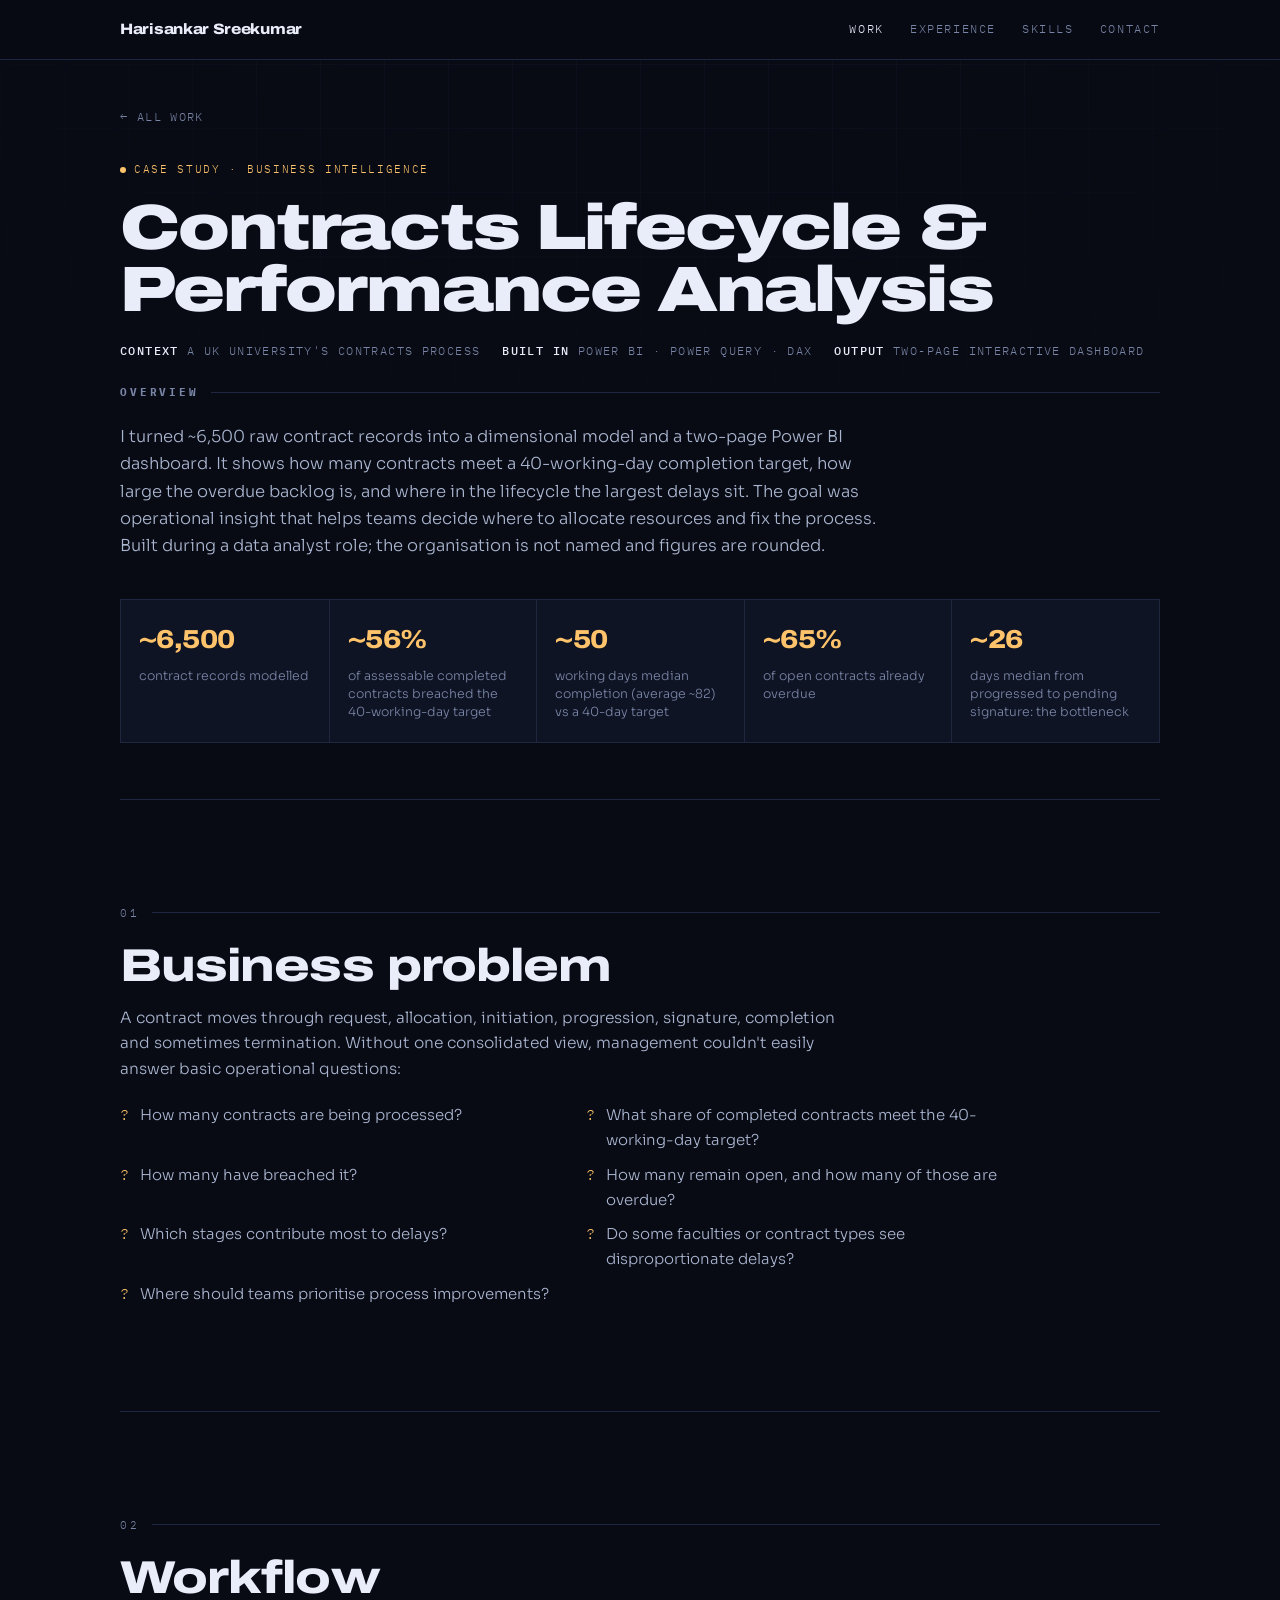
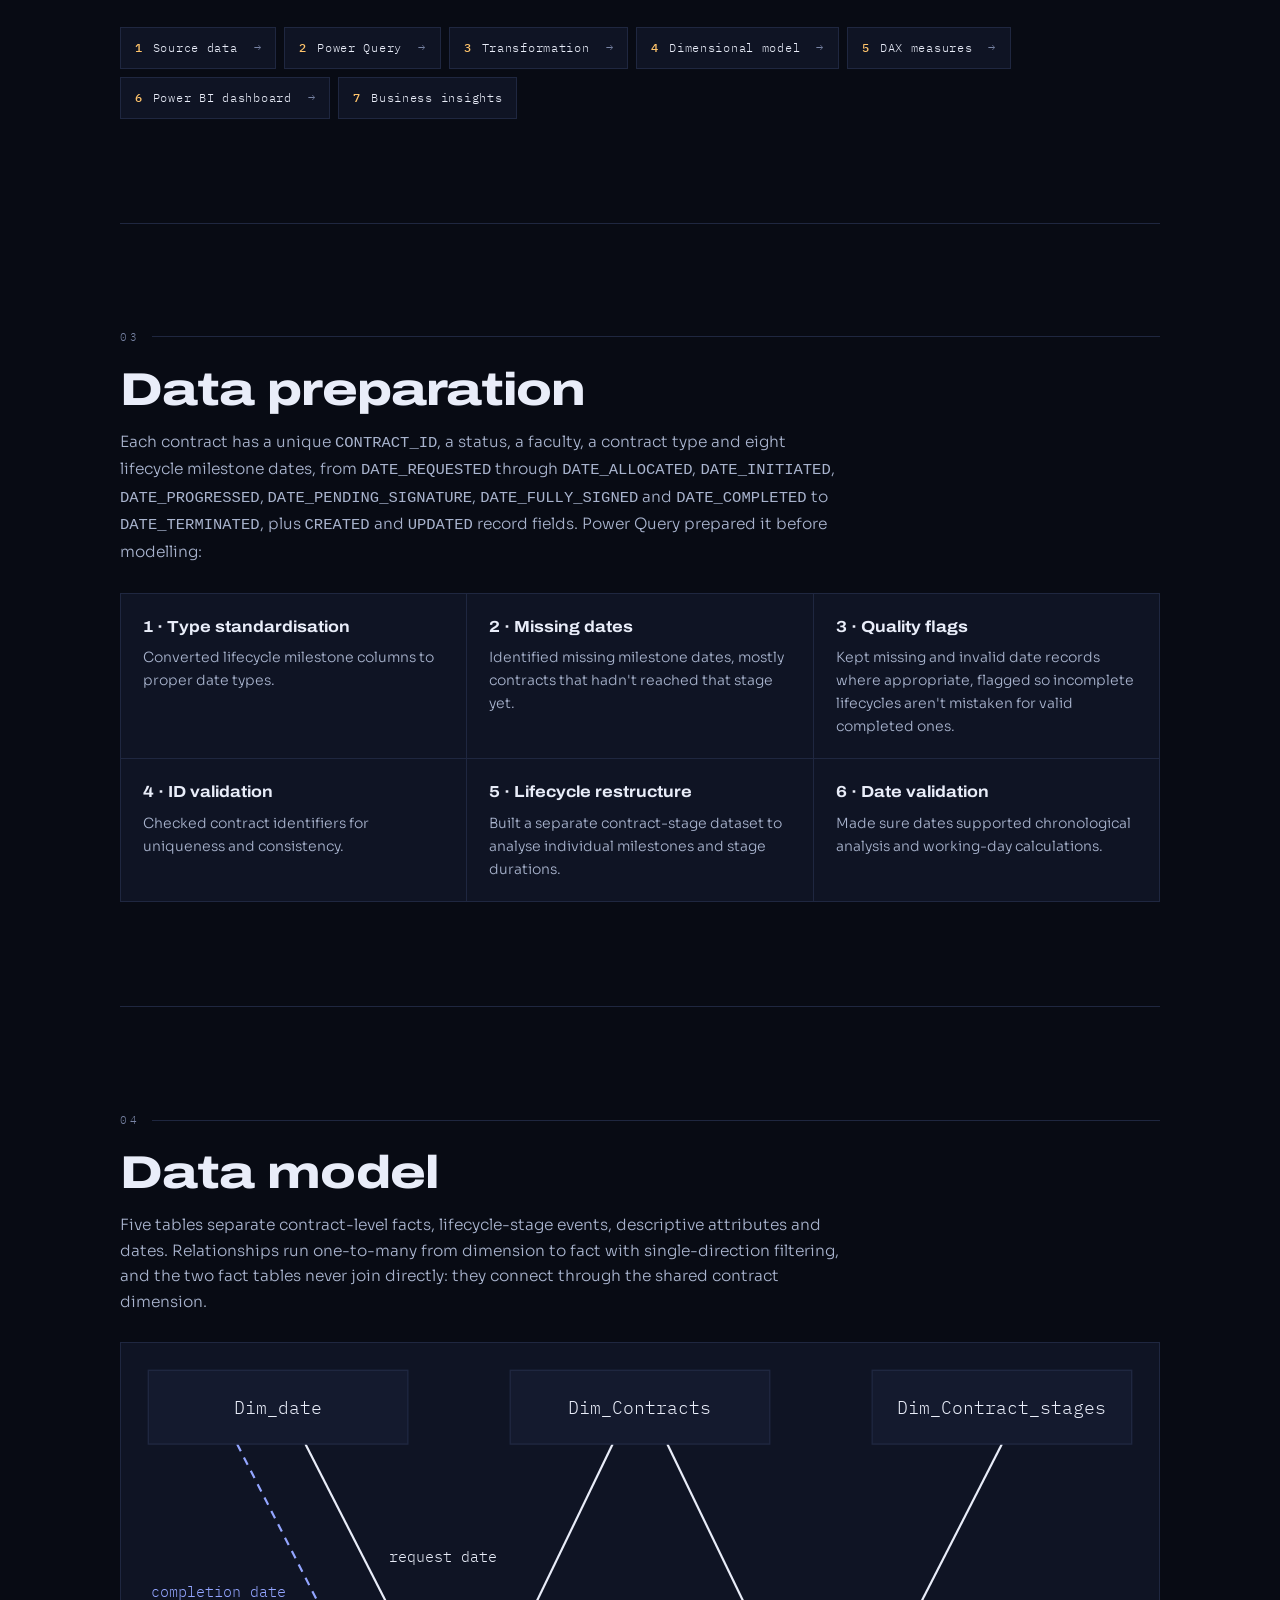
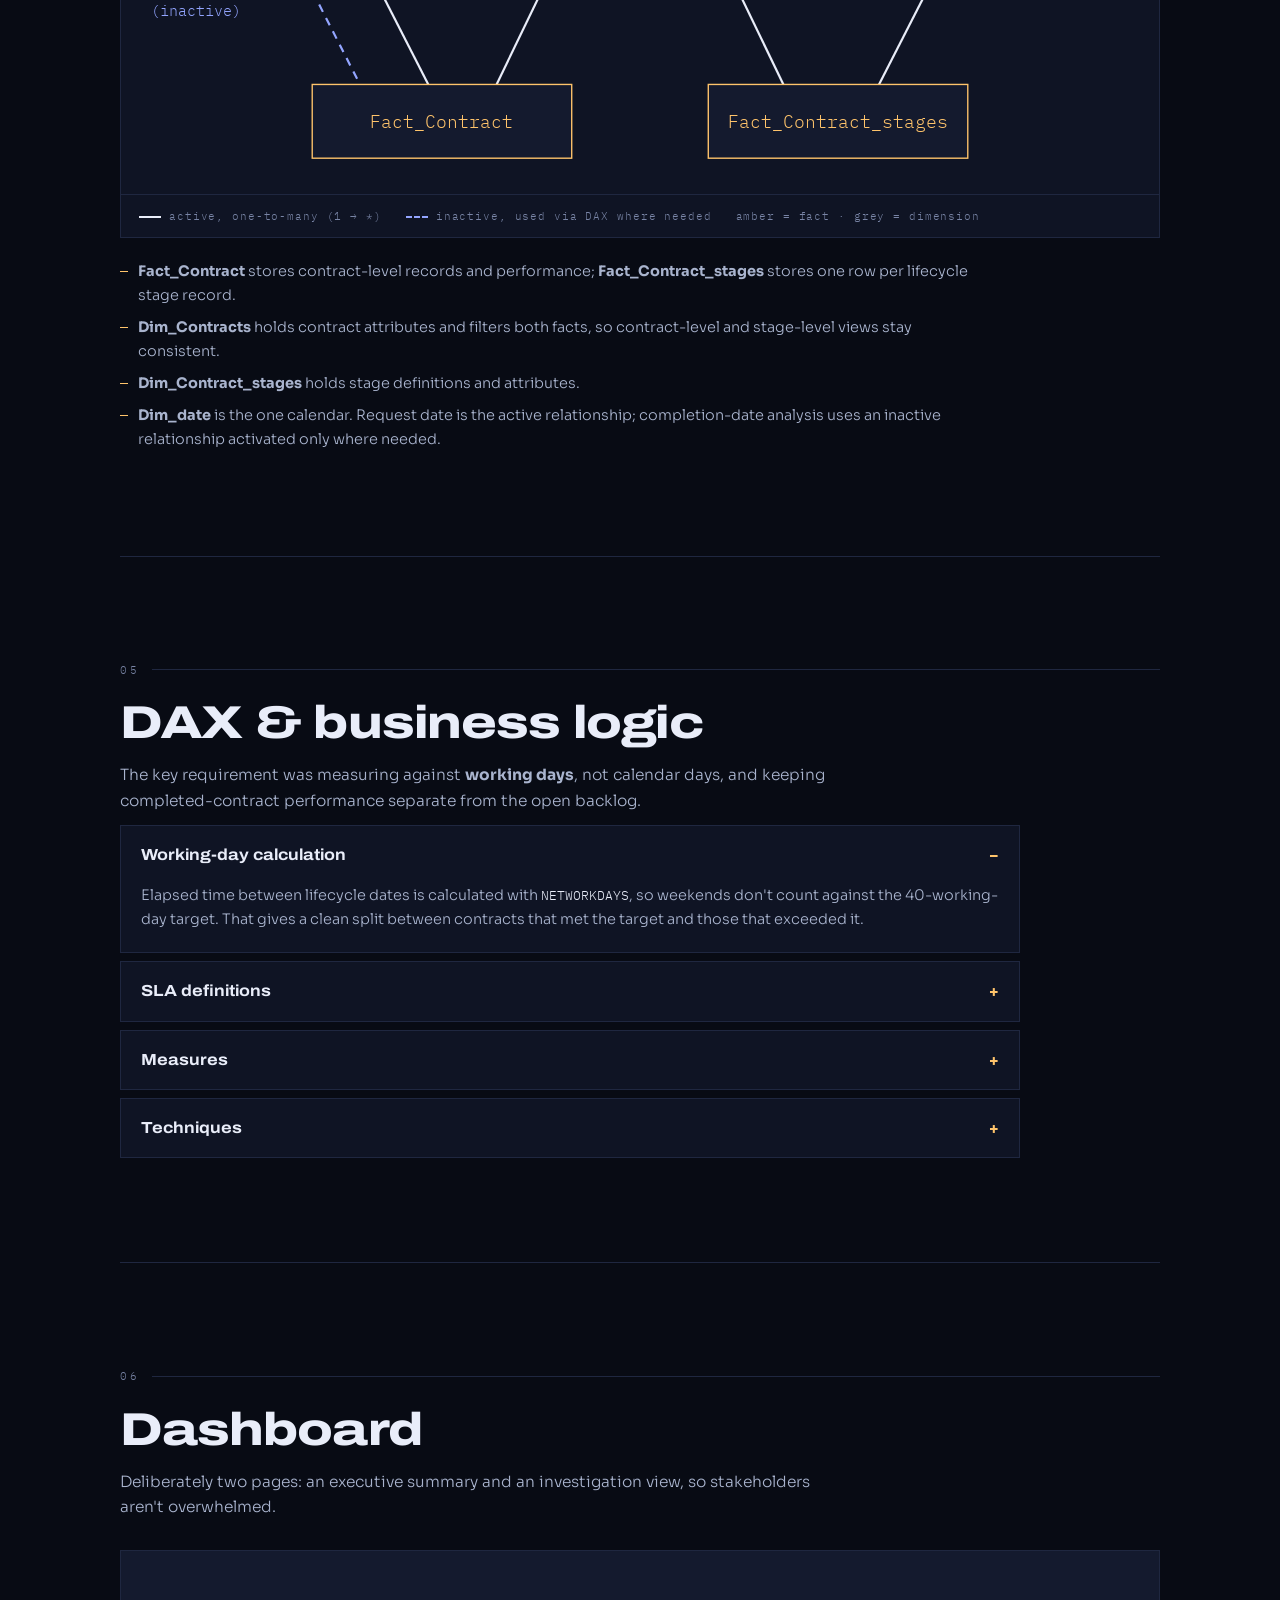
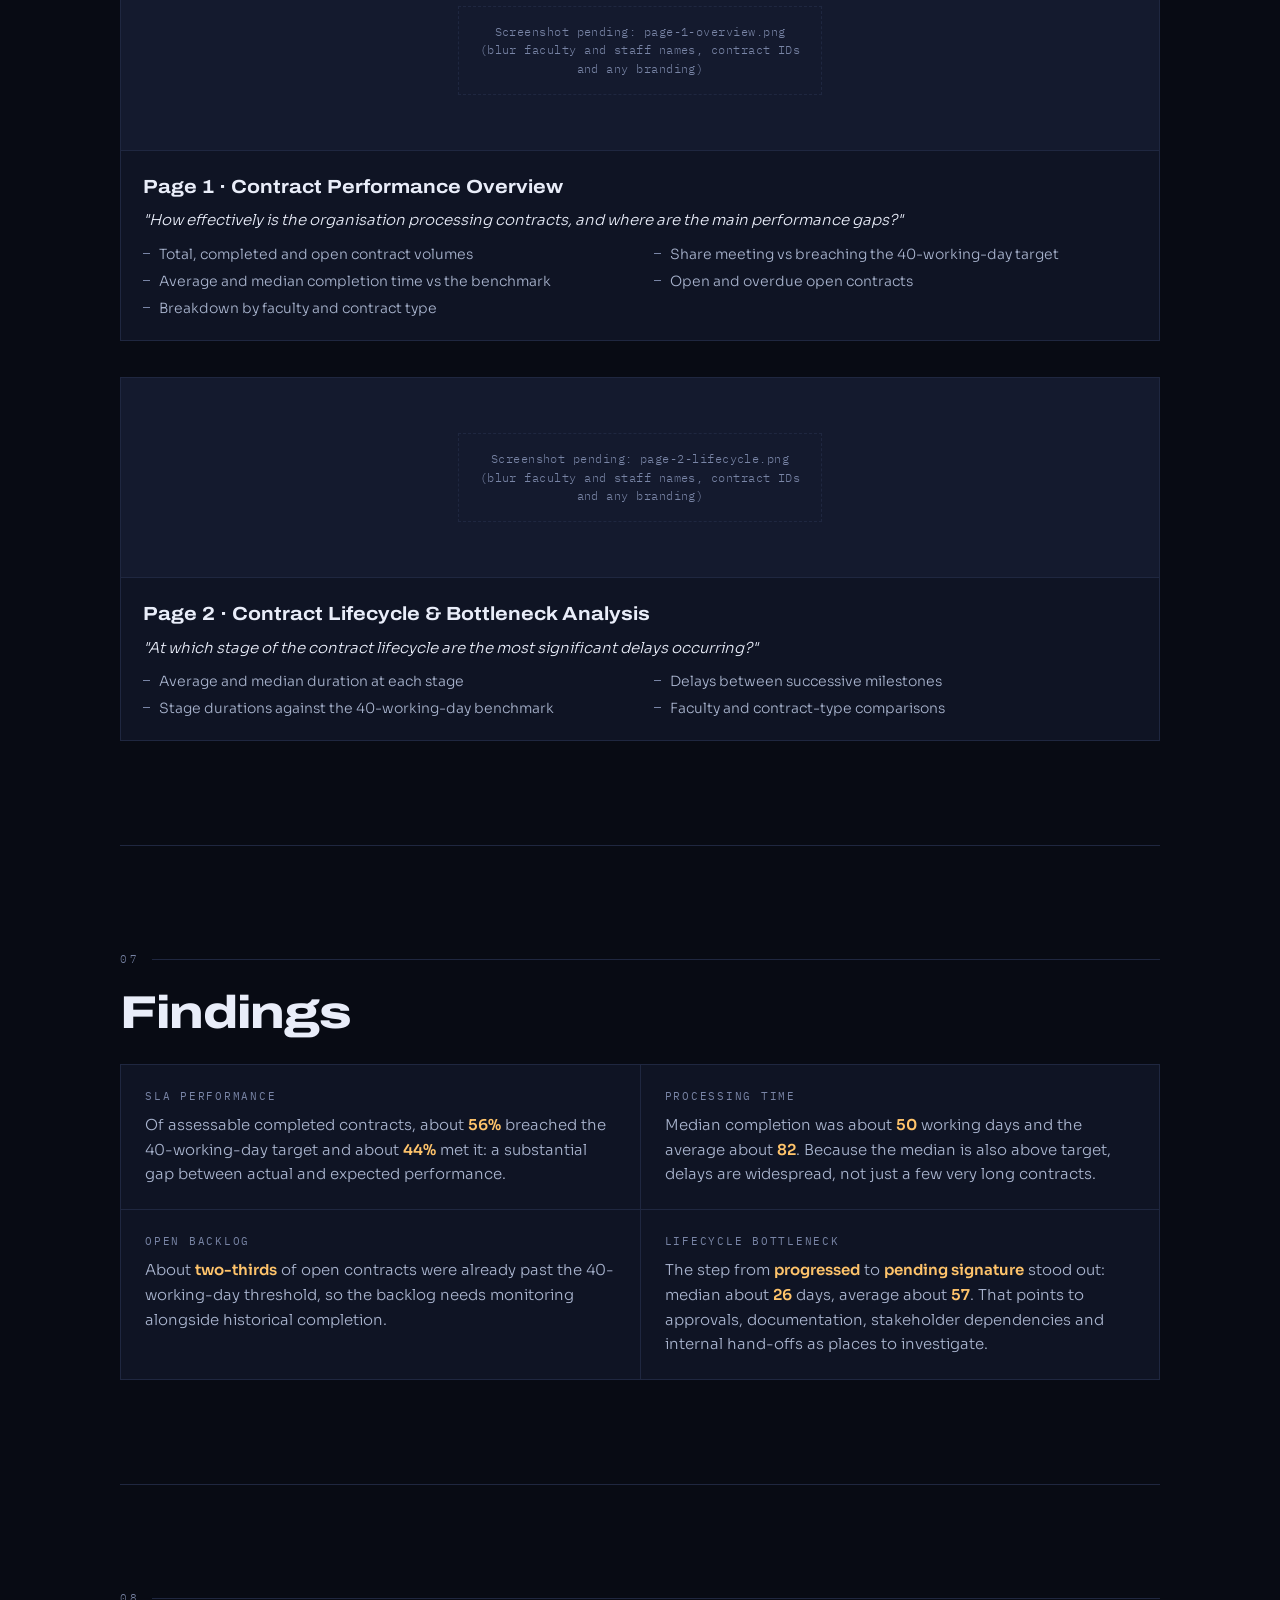
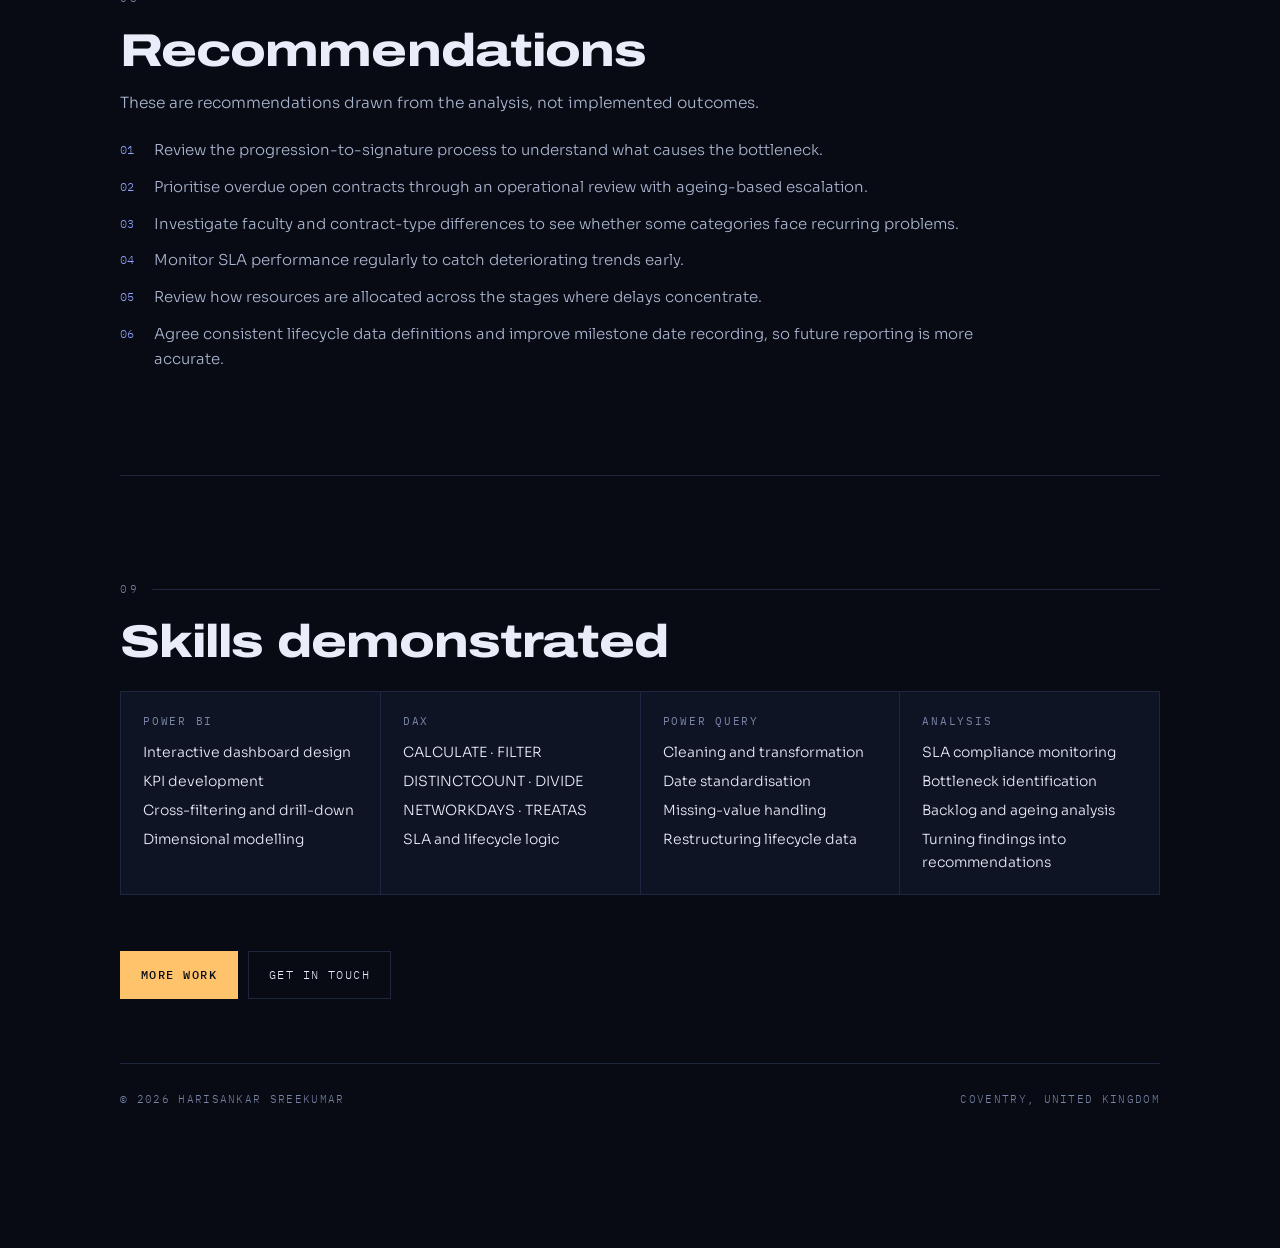
==== projects/contracts-lifecycle-dashboard/index.html @ 459f5fb5 "Rebuild portfolio as a Data / BI Analyst site - Shared stylesheet and plain top navigation; content " ====
<!DOCTYPE html>
<html lang="en">
<head>
<meta charset="utf-8">
<meta name="viewport" content="width=device-width, initial-scale=1">
<title>Contracts Lifecycle &amp; Performance Analysis · Harisankar Sreekumar</title>
<meta name="description" content="Power BI case study: modelling ~6,500 contract records to measure performance against a 40-working-day target, track the open backlog and find the lifecycle bottleneck.">
<meta property="og:title" content="Contracts Lifecycle &amp; Performance Analysis · Power BI case study">
<meta property="og:description" content="Dimensional model, DAX working-day SLA logic and a two-page Power BI dashboard on ~6,500 contract records.">
<meta property="og:type" content="article">
<meta property="og:url" content="https://harisankarsreekumar.github.io/projects/contracts-lifecycle-dashboard/">
<link rel="preconnect" href="https://fonts.googleapis.com">
<link rel="preconnect" href="https://fonts.gstatic.com" crossorigin>
<link href="https://fonts.googleapis.com/css2?family=Archivo:wdth,wght@62..125,400..900&family=IBM+Plex+Mono:wght@400;500&family=Sora:wght@200;300;400;600&display=swap" rel="stylesheet">
<link rel="stylesheet" href="../../assets/css/site.css">
<script src="../../assets/js/lightbox.js" defer></script>
<style>
.cs-hero{padding:48px 0 56px}
.back{display:flex;width:max-content;gap:8px;font-family:'IBM Plex Mono',monospace;font-size:11.5px;letter-spacing:.12em;text-transform:uppercase;color:var(--muted);text-decoration:none;margin-bottom:28px}
.back:hover{color:var(--observed)}
.cs-hero h1{font-size:clamp(34px,5vw,64px);font-weight:900;letter-spacing:-.03em;max-width:18ch;margin-bottom:20px}
.cs-meta{display:flex;flex-wrap:wrap;gap:8px 22px;font-family:'IBM Plex Mono',monospace;font-size:11.5px;letter-spacing:.12em;text-transform:uppercase;color:var(--muted);margin-bottom:22px}
.cs-meta b{color:var(--ink);font-weight:500}
.cs-intro{max-width:64ch;color:var(--body);font-size:16.5px}
.kpis{display:grid;grid-template-columns:repeat(5,1fr);margin-top:40px;border:1px solid var(--line);background:var(--panel)}
.kpis>div{padding:18px 18px 20px;border-left:1px solid var(--line)}
.kpis>div:first-child{border-left:none}
.kpis .v{font-family:'Archivo',sans-serif;font-stretch:112%;font-weight:800;font-size:26px;letter-spacing:-.02em;color:var(--observed)}
.kpis .k{font-size:12.5px;color:var(--muted);margin-top:6px;line-height:1.45}
.sec .body{color:var(--body);max-width:66ch;font-size:15.5px}
.sec .body p+p{margin-top:14px}
.qs{list-style:none;display:grid;grid-template-columns:repeat(2,1fr);gap:10px 32px;margin-top:22px;max-width:900px}
.qs li{color:var(--body);font-size:15px;padding-left:20px;position:relative}
.qs li::before{content:"?";position:absolute;left:0;top:0;font-family:'IBM Plex Mono',monospace;color:var(--observed)}
.flow{list-style:none;counter-reset:f;display:flex;flex-wrap:wrap;gap:8px;margin-top:26px}
.flow li{counter-increment:f;font-family:'IBM Plex Mono',monospace;font-size:12px;letter-spacing:.06em;border:1px solid var(--line);background:var(--panel);padding:10px 14px;display:flex;align-items:center;gap:10px}
.flow li::before{content:counter(f);color:var(--observed);font-weight:500}
.flow li:not(:last-child)::after{content:"→";color:var(--muted);margin-left:6px}
.prep{display:grid;grid-template-columns:repeat(3,1fr);gap:1px;background:var(--line);border:1px solid var(--line);margin-top:28px}
.prep div{background:var(--panel);padding:20px 22px}
.prep h3{font-family:'Archivo',sans-serif;font-stretch:112%;font-weight:700;font-size:16px;margin-bottom:6px}
.prep p{font-size:14px;color:var(--body)}
.model-wrap{margin-top:28px;border:1px solid var(--line);background:var(--panel);overflow-x:auto}
#model{display:block;min-width:640px;width:100%;height:auto}
#model text{font-family:'IBM Plex Mono',monospace}
.model-key{display:flex;flex-wrap:wrap;gap:8px 24px;padding:12px 18px;border-top:1px solid var(--line);font-family:'IBM Plex Mono',monospace;font-size:11px;letter-spacing:.08em;color:var(--muted)}
.model-key i{display:inline-block;width:22px;height:0;border-top:2px solid var(--ink);vertical-align:middle;margin-right:8px}
.model-key i.dash{border-top:2px dashed var(--predicted)}
.rels{list-style:none;margin-top:22px;display:grid;gap:8px;max-width:72ch}
.rels li{font-size:14.5px;color:var(--body);padding-left:18px;position:relative}
.rels li::before{content:"";position:absolute;left:0;top:11px;width:8px;height:1px;background:var(--observed)}
details{border:1px solid var(--line);background:var(--panel);margin-top:12px;max-width:900px}
details+details{margin-top:8px}
summary{cursor:pointer;padding:16px 20px;font-family:'Archivo',sans-serif;font-stretch:112%;font-weight:700;font-size:16px;list-style:none;display:flex;justify-content:space-between;gap:16px}
summary::-webkit-details-marker{display:none}
summary::after{content:"+";font-family:'IBM Plex Mono',monospace;color:var(--observed)}
details[open] summary::after{content:"−"}
details .d-body{padding:0 20px 20px;color:var(--body);font-size:14.5px}
details .d-body p+p,details .d-body p+ul,details .d-body ul+p{margin-top:10px}
details dl{display:grid;grid-template-columns:max-content 1fr;gap:8px 18px}
details dt{font-family:'IBM Plex Mono',monospace;font-size:12.5px;color:var(--observed)}
details .cols{display:grid;grid-template-columns:repeat(3,1fr);gap:18px}
details h4{font-family:'IBM Plex Mono',monospace;font-size:11px;letter-spacing:.16em;text-transform:uppercase;color:var(--muted);font-weight:400;margin-bottom:8px}
details ul{list-style:none;display:grid;gap:4px}
details code{font-family:'IBM Plex Mono',monospace;font-size:.9em;color:var(--ink)}
.shots{display:grid;gap:36px;margin-top:30px}
.shot{border:1px solid var(--line);background:var(--panel)}
.shot .frame{background:var(--panel-2);border-bottom:1px solid var(--line);min-height:200px;display:flex;align-items:center;justify-content:center}
.shot .frame img{display:block;width:100%;height:auto}
.shot .ph{display:none;font-family:'IBM Plex Mono',monospace;font-size:11.5px;letter-spacing:.04em;color:var(--muted);border:1px dashed var(--line);padding:16px 20px;margin:28px;max-width:52ch;text-align:center;line-height:1.6}
.enlarge{all:unset;display:block;width:100%;cursor:zoom-in}
.enlarge:focus-visible{outline:2px solid var(--predicted);outline-offset:-2px}
.lightbox{border:1px solid var(--line);background:var(--substrate);padding:0;max-width:96vw;max-height:94vh;margin:auto}
.lightbox::backdrop{background:rgba(4,6,12,.86)}
.lightbox img{display:block;max-width:96vw;max-height:calc(94vh - 44px);width:auto;height:auto}
.lb-close{display:block;margin-left:auto;background:none;border:none;border-bottom:1px solid var(--line);width:100%;text-align:right;padding:12px 16px;font-family:'IBM Plex Mono',monospace;font-size:11.5px;letter-spacing:.12em;text-transform:uppercase;color:var(--ink);cursor:pointer}
.shot.pending .ph{display:block}
.shot figcaption{padding:20px 22px}
.shot h3{font-family:'Archivo',sans-serif;font-stretch:112%;font-weight:700;font-size:19px;margin-bottom:6px}
.shot .q{font-style:italic;color:var(--ink);margin-bottom:10px;font-size:15px}
.shot ul{list-style:none;display:grid;grid-template-columns:repeat(2,1fr);gap:4px 28px}
.shot li{font-size:14px;color:var(--body);padding-left:16px;position:relative}
.shot li::before{content:"";position:absolute;left:0;top:10px;width:7px;height:1px;background:var(--muted)}
.find{display:grid;grid-template-columns:repeat(2,1fr);gap:1px;background:var(--line);border:1px solid var(--line);margin-top:28px}
.find div{background:var(--panel);padding:22px 24px}
.find h3{font-family:'IBM Plex Mono',monospace;font-size:11px;letter-spacing:.16em;text-transform:uppercase;color:var(--muted);font-weight:400;margin-bottom:8px}
.find p{color:var(--body);font-size:15px}
.find b{color:var(--observed);font-weight:600}
.recs{counter-reset:r;list-style:none;display:grid;gap:12px;margin-top:22px;max-width:72ch}
.recs li{counter-increment:r;padding-left:34px;position:relative;color:var(--body);font-size:15px}
.recs li::before{content:counter(r,decimal-leading-zero);position:absolute;left:0;font-family:'IBM Plex Mono',monospace;font-size:12px;color:var(--predicted);top:2px}
.skillcols{display:grid;grid-template-columns:repeat(4,1fr);gap:1px;background:var(--line);border:1px solid var(--line);margin-top:26px}
.skillcols div{background:var(--panel);padding:20px 22px}
.skillcols h3{font-family:'IBM Plex Mono',monospace;font-size:11px;letter-spacing:.16em;text-transform:uppercase;color:var(--muted);font-weight:400;margin-bottom:10px}
.skillcols ul{list-style:none;display:grid;gap:6px;font-size:14px;color:var(--ink)}
.cs-end{display:flex;flex-wrap:wrap;gap:10px;margin:56px 0 64px}
@media(max-width:960px){.kpis{grid-template-columns:repeat(2,1fr)}.kpis>div{border-left:none;border-top:1px solid var(--line)}.kpis>div:nth-child(-n+2){border-top:none}.kpis>div:nth-child(even){border-left:1px solid var(--line)}
  .prep,.skillcols{grid-template-columns:repeat(2,1fr)}details .cols{grid-template-columns:1fr}}
@media(max-width:640px){.kpis,.prep,.skillcols,.find,.qs,.shot ul{grid-template-columns:1fr}.kpis>div{border-left:none!important;border-top:1px solid var(--line)}.kpis>div:first-child{border-top:none}
  details dl{grid-template-columns:1fr;gap:2px}details dd{margin-bottom:8px}.flow li:not(:last-child)::after{display:none}}
</style>
</head>
<body>

<header class="topnav">
  <div class="in-wrap">
    <a class="nm" href="../../index.html"><span class="full">Harisankar Sreekumar</span><span class="short">HS</span></a>
    <nav aria-label="Primary">
      <a href="../../index.html#work" aria-current="page">Work</a>
      <a href="../../index.html#experience">Experience</a>
      <a href="../../index.html#skills">Skills</a>
      <a href="../../index.html#contact">Contact</a>
    </nav>
  </div>
</header>

<div class="shell">
<main class="wrap">

  <section class="cs-hero" id="overview" aria-labelledby="t">
    <a class="back" data-back href="../../index.html">&larr; All work</a>
    <div class="flag obs"><i></i> Case study · Business intelligence</div>
    <h1 class="disp" id="t">Contracts Lifecycle &amp; Performance Analysis</h1>
    <div class="cs-meta"><span><b>Context</b> a UK university's contracts process</span><span><b>Built in</b> Power BI · Power Query · DAX</span><span><b>Output</b> two-page interactive dashboard</span></div>
    <h2 class="eyebrow">Overview</h2>
    <p class="cs-intro">I turned ~6,500 raw contract records into a dimensional model and a two-page Power BI dashboard. It shows how many contracts meet a 40-working-day completion target, how large the overdue backlog is, and where in the lifecycle the largest delays sit. The goal was operational insight that helps teams decide where to allocate resources and fix the process. Built during a data analyst role; the organisation is not named and figures are rounded.</p>

    <div class="kpis">
      <div data-kpi><div class="v">~6,500</div><div class="k">contract records modelled</div></div>
      <div data-kpi><div class="v">~56%</div><div class="k">of assessable completed contracts breached the 40-working-day target</div></div>
      <div data-kpi><div class="v">~50</div><div class="k">working days median completion (average ~82) vs a 40-day target</div></div>
      <div data-kpi><div class="v">~65%</div><div class="k">of open contracts already overdue</div></div>
      <div data-kpi><div class="v">~26</div><div class="k">days median from progressed to pending signature: the bottleneck</div></div>
    </div>
  </section>

  <section class="sec rv" id="problem">
    <div class="eyebrow">01</div>
    <h2 class="disp">Business problem</h2>
    <div class="body"><p>A contract moves through request, allocation, initiation, progression, signature, completion and sometimes termination. Without one consolidated view, management couldn't easily answer basic operational questions:</p></div>
    <ul class="qs">
      <li>How many contracts are being processed?</li>
      <li>What share of completed contracts meet the 40-working-day target?</li>
      <li>How many have breached it?</li>
      <li>How many remain open, and how many of those are overdue?</li>
      <li>Which stages contribute most to delays?</li>
      <li>Do some faculties or contract types see disproportionate delays?</li>
      <li>Where should teams prioritise process improvements?</li>
    </ul>
  </section>

  <section class="sec rv" id="workflow">
    <div class="eyebrow">02</div>
    <h2 class="disp">Workflow</h2>
    <ol class="flow">
      <li>Source data</li><li>Power Query</li><li>Transformation</li><li>Dimensional model</li><li>DAX measures</li><li>Power BI dashboard</li><li>Business insights</li>
    </ol>
  </section>

  <section class="sec rv" id="prep">
    <div class="eyebrow">03</div>
    <h2 class="disp">Data preparation</h2>
    <div class="body"><p>Each contract has a unique <code>CONTRACT_ID</code>, a status, a faculty, a contract type and eight lifecycle milestone dates, from <code>DATE_REQUESTED</code> through <code>DATE_ALLOCATED</code>, <code>DATE_INITIATED</code>, <code>DATE_PROGRESSED</code>, <code>DATE_PENDING_SIGNATURE</code>, <code>DATE_FULLY_SIGNED</code> and <code>DATE_COMPLETED</code> to <code>DATE_TERMINATED</code>, plus <code>CREATED</code> and <code>UPDATED</code> record fields. Power Query prepared it before modelling:</p></div>
    <div class="prep">
      <div><h3>1 · Type standardisation</h3><p>Converted lifecycle milestone columns to proper date types.</p></div>
      <div><h3>2 · Missing dates</h3><p>Identified missing milestone dates, mostly contracts that hadn't reached that stage yet.</p></div>
      <div><h3>3 · Quality flags</h3><p>Kept missing and invalid date records where appropriate, flagged so incomplete lifecycles aren't mistaken for valid completed ones.</p></div>
      <div><h3>4 · ID validation</h3><p>Checked contract identifiers for uniqueness and consistency.</p></div>
      <div><h3>5 · Lifecycle restructure</h3><p>Built a separate contract-stage dataset to analyse individual milestones and stage durations.</p></div>
      <div><h3>6 · Date validation</h3><p>Made sure dates supported chronological analysis and working-day calculations.</p></div>
    </div>
  </section>

  <section class="sec rv" id="model-sec">
    <div class="eyebrow">04</div>
    <h2 class="disp">Data model</h2>
    <div class="body"><p>Five tables separate contract-level facts, lifecycle-stage events, descriptive attributes and dates. Relationships run one-to-many from dimension to fact with single-direction filtering, and the two fact tables never join directly: they connect through the shared contract dimension.</p></div>
    <div class="model-wrap">
      <svg id="model" viewBox="0 0 760 330" role="img"
        aria-label="Data model: Dim_date, Dim_Contracts and Dim_Contract_stages across the top; Fact_Contract and Fact_Contract_stages below. Dim_date to Fact_Contract has an active relationship on request date and an inactive one on completion date. Dim_Contracts relates to both facts. Dim_Contract_stages relates to Fact_Contract_stages. No fact-to-fact relationship.">
        <g stroke-width="1.6" fill="none">
          <line data-rel="active" data-from="Dim_date" data-to="Fact_Contract" x1="135" y1="74" x2="225" y2="250" stroke="var(--ink)"/>
          <line data-rel="inactive" data-from="Dim_date" data-to="Fact_Contract" x1="85" y1="74" x2="175" y2="250" stroke="var(--predicted)" stroke-dasharray="6 5"/>
          <line data-rel="active" data-from="Dim_Contracts" data-to="Fact_Contract" x1="360" y1="74" x2="275" y2="250" stroke="var(--ink)"/>
          <line data-rel="active" data-from="Dim_Contracts" data-to="Fact_Contract_stages" x1="400" y1="74" x2="485" y2="250" stroke="var(--ink)"/>
          <line data-rel="active" data-from="Dim_Contract_stages" data-to="Fact_Contract_stages" x1="645" y1="74" x2="555" y2="250" stroke="var(--ink)"/>
        </g>
        <g font-size="11" fill="var(--muted)">
          <text x="196" y="160" fill="var(--ink)">request date</text>
          <text x="22" y="186" fill="var(--predicted)">completion date</text>
          <text x="22" y="200" fill="var(--predicted)">(inactive)</text>
        </g>
        <g font-size="13" text-anchor="middle">
          <g data-table="Dim_date"><rect x="20" y="20" width="190" height="54" fill="var(--panel-2)" stroke="var(--line)"/><text x="115" y="52" fill="var(--ink)">Dim_date</text></g>
          <g data-table="Dim_Contracts"><rect x="285" y="20" width="190" height="54" fill="var(--panel-2)" stroke="var(--line)"/><text x="380" y="52" fill="var(--ink)">Dim_Contracts</text></g>
          <g data-table="Dim_Contract_stages"><rect x="550" y="20" width="190" height="54" fill="var(--panel-2)" stroke="var(--line)"/><text x="645" y="52" fill="var(--ink)">Dim_Contract_stages</text></g>
          <g data-table="Fact_Contract"><rect x="140" y="250" width="190" height="54" fill="var(--panel-2)" stroke="var(--observed)"/><text x="235" y="282" fill="var(--observed)">Fact_Contract</text></g>
          <g data-table="Fact_Contract_stages"><rect x="430" y="250" width="190" height="54" fill="var(--panel-2)" stroke="var(--observed)"/><text x="525" y="282" fill="var(--observed)">Fact_Contract_stages</text></g>
        </g>
      </svg>
      <div class="model-key"><span><i></i>active, one-to-many (1 → *)</span><span><i class="dash"></i>inactive, used via DAX where needed</span><span>amber = fact · grey = dimension</span></div>
    </div>
    <ul class="rels">
      <li><b>Fact_Contract</b> stores contract-level records and performance; <b>Fact_Contract_stages</b> stores one row per lifecycle stage record.</li>
      <li><b>Dim_Contracts</b> holds contract attributes and filters both facts, so contract-level and stage-level views stay consistent.</li>
      <li><b>Dim_Contract_stages</b> holds stage definitions and attributes.</li>
      <li><b>Dim_date</b> is the one calendar. Request date is the active relationship; completion-date analysis uses an inactive relationship activated only where needed.</li>
    </ul>
  </section>

  <section class="sec rv" id="dax">
    <div class="eyebrow">05</div>
    <h2 class="disp">DAX &amp; business logic</h2>
    <div class="body"><p>The key requirement was measuring against <b>working days</b>, not calendar days, and keeping completed-contract performance separate from the open backlog.</p></div>

    <details open>
      <summary>Working-day calculation</summary>
      <div class="d-body"><p>Elapsed time between lifecycle dates is calculated with <code>NETWORKDAYS</code>, so weekends don't count against the 40-working-day target. That gives a clean split between contracts that met the target and those that exceeded it.</p></div>
    </details>
    <details>
      <summary>SLA definitions</summary>
      <div class="d-body"><dl>
        <dt>Within Target</dt><dd>Completed contracts processed in 40 working days or fewer.</dd>
        <dt>Breached</dt><dd>Completed contracts processed in more than 40 working days.</dd>
        <dt>Open</dt><dd>Contracts not yet completed or terminated, according to the defined status logic.</dd>
        <dt>Overdue Open</dt><dd>Open contracts that have already passed the 40-working-day threshold.</dd>
      </dl></div>
    </details>
    <details>
      <summary>Measures</summary>
      <div class="d-body"><div class="cols">
        <div><h4>Contract performance</h4><ul><li>Total Contracts</li><li>Completed Contracts</li><li>Open Contracts</li><li>Breached Contracts</li><li>Contracts Within Target</li><li>Breach Percentage</li><li>Target Compliance Percentage</li><li>Average Completion Days</li></ul></div>
        <div><h4>Backlog monitoring</h4><ul><li>Open Contracts</li><li>Overdue Open Contracts</li><li>Open Contract Ageing</li></ul></div>
        <div><h4>Lifecycle analysis</h4><ul><li>Average Stage Duration</li><li>Median Stage Duration</li><li>Valid Stage Contracts</li><li>Stage-level performance against the 40-working-day target</li><li>Stage-level breach analysis</li></ul></div>
      </div></div>
    </details>
    <details>
      <summary>Techniques</summary>
      <div class="d-body"><p><code>CALCULATE</code>, <code>FILTER</code>, <code>DISTINCTCOUNT</code>, <code>DIVIDE</code> and conditional calculations for the core measures, with <code>TREATAS</code> to support the more complex stage-level analysis.</p></div>
    </details>
  </section>

  <section class="sec rv" id="dashboard">
    <div class="eyebrow">06</div>
    <h2 class="disp">Dashboard</h2>
    <div class="body"><p>Deliberately two pages: an executive summary and an investigation view, so stakeholders aren't overwhelmed.</p></div>
    <div class="shots">
      <figure class="shot" data-src="../../assets/img/contracts/page-1-overview.png">
        <div class="frame"><img src="../../assets/img/contracts/page-1-overview.png" alt="Page 1 · Contract Performance Overview (identifying details blurred)" onerror="this.closest('.shot').classList.add('pending');this.remove()"><p class="ph">Screenshot pending: page-1-overview.png<br>(blur faculty and staff names, contract IDs and any branding)</p></div>
        <figcaption>
          <h3>Page 1 · Contract Performance Overview</h3>
          <p class="q">"How effectively is the organisation processing contracts, and where are the main performance gaps?"</p>
          <ul><li>Total, completed and open contract volumes</li><li>Share meeting vs breaching the 40-working-day target</li><li>Average and median completion time vs the benchmark</li><li>Open and overdue open contracts</li><li>Breakdown by faculty and contract type</li></ul>
        </figcaption>
      </figure>
      <figure class="shot" data-src="../../assets/img/contracts/page-2-lifecycle.png">
        <div class="frame"><img src="../../assets/img/contracts/page-2-lifecycle.png" alt="Page 2 · Contract Lifecycle &amp; Bottleneck Analysis (identifying details blurred)" onerror="this.closest('.shot').classList.add('pending');this.remove()"><p class="ph">Screenshot pending: page-2-lifecycle.png<br>(blur faculty and staff names, contract IDs and any branding)</p></div>
        <figcaption>
          <h3>Page 2 · Contract Lifecycle &amp; Bottleneck Analysis</h3>
          <p class="q">"At which stage of the contract lifecycle are the most significant delays occurring?"</p>
          <ul><li>Average and median duration at each stage</li><li>Delays between successive milestones</li><li>Stage durations against the 40-working-day benchmark</li><li>Faculty and contract-type comparisons</li></ul>
        </figcaption>
      </figure>
    </div>
  </section>

  <section class="sec rv" id="findings">
    <div class="eyebrow">07</div>
    <h2 class="disp">Findings</h2>
    <div class="find">
      <div><h3>SLA performance</h3><p>Of assessable completed contracts, about <b>56%</b> breached the 40-working-day target and about <b>44%</b> met it: a substantial gap between actual and expected performance.</p></div>
      <div><h3>Processing time</h3><p>Median completion was about <b>50</b> working days and the average about <b>82</b>. Because the median is also above target, delays are widespread, not just a few very long contracts.</p></div>
      <div><h3>Open backlog</h3><p>About <b>two-thirds</b> of open contracts were already past the 40-working-day threshold, so the backlog needs monitoring alongside historical completion.</p></div>
      <div><h3>Lifecycle bottleneck</h3><p>The step from <b>progressed</b> to <b>pending signature</b> stood out: median about <b>26</b> days, average about <b>57</b>. That points to approvals, documentation, stakeholder dependencies and internal hand-offs as places to investigate.</p></div>
    </div>
  </section>

  <section class="sec rv" id="recommendations">
    <div class="eyebrow">08</div>
    <h2 class="disp">Recommendations</h2>
    <div class="body"><p>These are recommendations drawn from the analysis, not implemented outcomes.</p></div>
    <ol class="recs">
      <li>Review the progression-to-signature process to understand what causes the bottleneck.</li>
      <li>Prioritise overdue open contracts through an operational review with ageing-based escalation.</li>
      <li>Investigate faculty and contract-type differences to see whether some categories face recurring problems.</li>
      <li>Monitor SLA performance regularly to catch deteriorating trends early.</li>
      <li>Review how resources are allocated across the stages where delays concentrate.</li>
      <li>Agree consistent lifecycle data definitions and improve milestone date recording, so future reporting is more accurate.</li>
    </ol>
  </section>

  <section class="sec rv" id="skills">
    <div class="eyebrow">09</div>
    <h2 class="disp">Skills demonstrated</h2>
    <div class="skillcols">
      <div><h3>Power BI</h3><ul><li>Interactive dashboard design</li><li>KPI development</li><li>Cross-filtering and drill-down</li><li>Dimensional modelling</li></ul></div>
      <div><h3>DAX</h3><ul><li>CALCULATE · FILTER</li><li>DISTINCTCOUNT · DIVIDE</li><li>NETWORKDAYS · TREATAS</li><li>SLA and lifecycle logic</li></ul></div>
      <div><h3>Power Query</h3><ul><li>Cleaning and transformation</li><li>Date standardisation</li><li>Missing-value handling</li><li>Restructuring lifecycle data</li></ul></div>
      <div><h3>Analysis</h3><ul><li>SLA compliance monitoring</li><li>Bottleneck identification</li><li>Backlog and ageing analysis</li><li>Turning findings into recommendations</li></ul></div>
    </div>
    <div class="cs-end">
      <a class="btn solid" href="../../index.html#work">More work</a>
      <a class="btn" href="../../index.html#contact">Get in touch</a>
    </div>
    <footer class="foot"><span>&copy; 2026 Harisankar Sreekumar</span><span>Coventry, United Kingdom</span></footer>
  </section>

</main>
</div>

<script>
document.documentElement.classList.add('js');
(function(){
  /* screenshots: mark loaded ones (lightbox binds to these); failed ones already switched to the placeholder */
  document.querySelectorAll('.shot').forEach(function(fig){
    var img = fig.querySelector('.frame img'); if (!img) return;
    function ok(){ fig.classList.add('loaded'); fig.dispatchEvent(new Event('shot:loaded')); }
    if (img.complete && img.naturalWidth > 0) ok();
    else if (img.complete) { fig.classList.add('pending'); img.remove(); }
    else img.addEventListener('load', ok);
  });
  /* reveals */
  var io = new IntersectionObserver(function(es){
    es.forEach(function(e){ if(e.isIntersecting){ e.target.classList.add('in'); io.unobserve(e.target); } });
  },{threshold:.08});
  document.querySelectorAll('.rv').forEach(function(el){ io.observe(el); });
})();
</script>
</body>
</html>
---- assets/css/site.css ----
/* Shared design system: harisankarsreekumar.github.io
   Amber = observed / actual. Blue = predicted / target / in progress. */
:root{
  --substrate:#080B14;
  --panel:#0F1424;
  --panel-2:#141A2E;
  --line:#1F2740;
  --ink:#E9EDF9;
  --body:#A9B4CE;
  --muted:#7985A6;
  --observed:#FFC46B;
  --predicted:#93A5FF;
  --maxw:1120px;
  --nav-h:60px;
}
*{box-sizing:border-box;margin:0;padding:0}
html{scroll-behavior:smooth;scroll-padding-top:calc(var(--nav-h) + 16px)}
body{
  background:var(--substrate);color:var(--ink);
  font-family:'Sora',system-ui,sans-serif;font-weight:300;line-height:1.65;
  -webkit-font-smoothing:antialiased;overflow-x:hidden;
}
body::before{
  content:"";position:fixed;inset:0;pointer-events:none;z-index:0;
  background-image:linear-gradient(var(--line) 1px,transparent 1px),linear-gradient(90deg,var(--line) 1px,transparent 1px);
  background-size:64px 64px;opacity:.22;
  mask-image:radial-gradient(ellipse 90% 60% at 50% 0%,#000 20%,transparent 75%);
  -webkit-mask-image:radial-gradient(ellipse 90% 60% at 50% 0%,#000 20%,transparent 75%);
}
img,svg{max-width:100%}
a{color:inherit}
abbr[title]{text-decoration:underline dotted var(--muted);text-underline-offset:3px;cursor:help}
.mono{font-family:'IBM Plex Mono',monospace}
.disp{font-family:'Archivo',sans-serif;font-stretch:125%;line-height:.98;letter-spacing:-.02em}

/* ---------- top nav ---------- */
.topnav{
  position:sticky;top:0;z-index:50;height:var(--nav-h);
  border-bottom:1px solid var(--line);
  background:rgba(8,11,20,.86);backdrop-filter:blur(10px);-webkit-backdrop-filter:blur(10px);
}
.topnav .in-wrap{max-width:var(--maxw);margin:0 auto;padding:0 40px;height:100%;display:flex;align-items:center;justify-content:space-between;gap:20px}
.topnav .nm{font-family:'Archivo',sans-serif;font-stretch:112%;font-weight:800;font-size:15px;letter-spacing:-.02em;text-decoration:none;white-space:nowrap}
.topnav nav{display:flex;gap:26px}
.topnav nav a{font-family:'IBM Plex Mono',monospace;font-size:11.5px;letter-spacing:.14em;text-transform:uppercase;color:var(--muted);text-decoration:none;transition:color .2s}
.topnav nav a:hover,.topnav nav a[aria-current]{color:var(--ink)}

.shell{position:relative;z-index:1}
.wrap{max-width:var(--maxw);margin:0 auto;padding:0 40px}

/* ---------- section furniture ---------- */
.sec{padding:104px 0;border-top:1px solid var(--line)}
.eyebrow{
  font-family:'IBM Plex Mono',monospace;font-size:11px;letter-spacing:.26em;text-transform:uppercase;
  color:var(--muted);display:flex;align-items:center;gap:12px;margin-bottom:22px;
}
.eyebrow::after{content:"";flex:1;height:1px;background:var(--line)}
h2.disp{font-size:clamp(28px,4vw,46px);font-weight:800;max-width:20ch;margin-bottom:16px}
.lede{color:var(--muted);max-width:62ch;font-size:16px}

/* ---------- buttons ---------- */
.btn{
  font-family:'IBM Plex Mono',monospace;font-size:12px;letter-spacing:.12em;text-transform:uppercase;
  text-decoration:none;color:var(--ink);border:1px solid var(--line);padding:13px 20px;
  transition:border-color .2s,background .2s,color .2s;display:inline-flex;align-items:center;gap:9px;
}
.btn:hover{border-color:var(--observed);color:var(--observed)}
.btn.solid{background:var(--observed);color:#0A0D16;border-color:var(--observed);font-weight:500}
.btn.solid:hover{background:#FFD69A;border-color:#FFD69A;color:#0A0D16}

/* ---------- cards ---------- */
.card{background:var(--panel);padding:30px 26px 28px;display:flex;flex-direction:column;transition:background .3s}
.card:hover{background:var(--panel-2)}
.card h3{font-family:'Archivo',sans-serif;font-stretch:112%;font-weight:700;font-size:21px;letter-spacing:-.015em;margin-bottom:12px;line-height:1.2}
.card p{color:var(--body);font-size:14.5px;margin-bottom:18px;flex:1}
.card .link{font-family:'IBM Plex Mono',monospace;font-size:11.5px;letter-spacing:.12em;text-transform:uppercase;color:var(--ink);text-decoration:none;border-bottom:1px solid var(--observed);padding-bottom:3px;align-self:flex-start}
.card .link:hover{color:var(--observed)}
.note{font-family:'IBM Plex Mono',monospace;font-size:11px;letter-spacing:.04em;color:var(--muted)}
.flag{font-family:'IBM Plex Mono',monospace;font-size:10.5px;letter-spacing:.16em;text-transform:uppercase;display:inline-flex;align-items:center;gap:8px;margin-bottom:18px}
.flag i{width:6px;height:6px;border-radius:50%;display:block}
.flag.obs{color:var(--observed)} .flag.obs i{background:var(--observed)}
.flag.prd{color:var(--predicted)} .flag.prd i{background:var(--predicted)}
.stack{display:flex;flex-wrap:wrap;gap:6px;margin-bottom:18px}
.stack span{font-family:'IBM Plex Mono',monospace;font-size:10.5px;letter-spacing:.06em;color:var(--muted);border:1px solid var(--line);padding:3px 8px}

/* ---------- footer ---------- */
footer.foot{border-top:1px solid var(--line);padding:26px 0 40px;display:flex;flex-wrap:wrap;gap:14px;justify-content:space-between;
  font-family:'IBM Plex Mono',monospace;font-size:11px;letter-spacing:.12em;text-transform:uppercase;color:var(--muted)}

/* ---------- reveal (only when JS is running) ---------- */
.js .rv{opacity:0;transform:translateY(14px);transition:opacity .7s ease,transform .7s cubic-bezier(.3,0,.2,1)}
.js .rv.in{opacity:1;transform:none}

a:focus-visible,button:focus-visible,summary:focus-visible{outline:2px solid var(--predicted);outline-offset:3px}

@media(max-width:860px){
  .wrap,.topnav .in-wrap{padding:0 20px}
  .topnav nav{gap:16px}
  .sec{padding:76px 0}
}
@media(max-width:520px){
  .topnav nav a{font-size:10.5px;letter-spacing:.08em}
  .topnav nav{gap:12px}
  .topnav .nm .full{display:none}
}
@media(min-width:521px){ .topnav .nm .short{display:none} }
@media(prefers-reduced-motion:reduce){
  html{scroll-behavior:auto}
  *,*::before,*::after{animation:none!important;transition:none!important}
  .js .rv{opacity:1;transform:none}
}
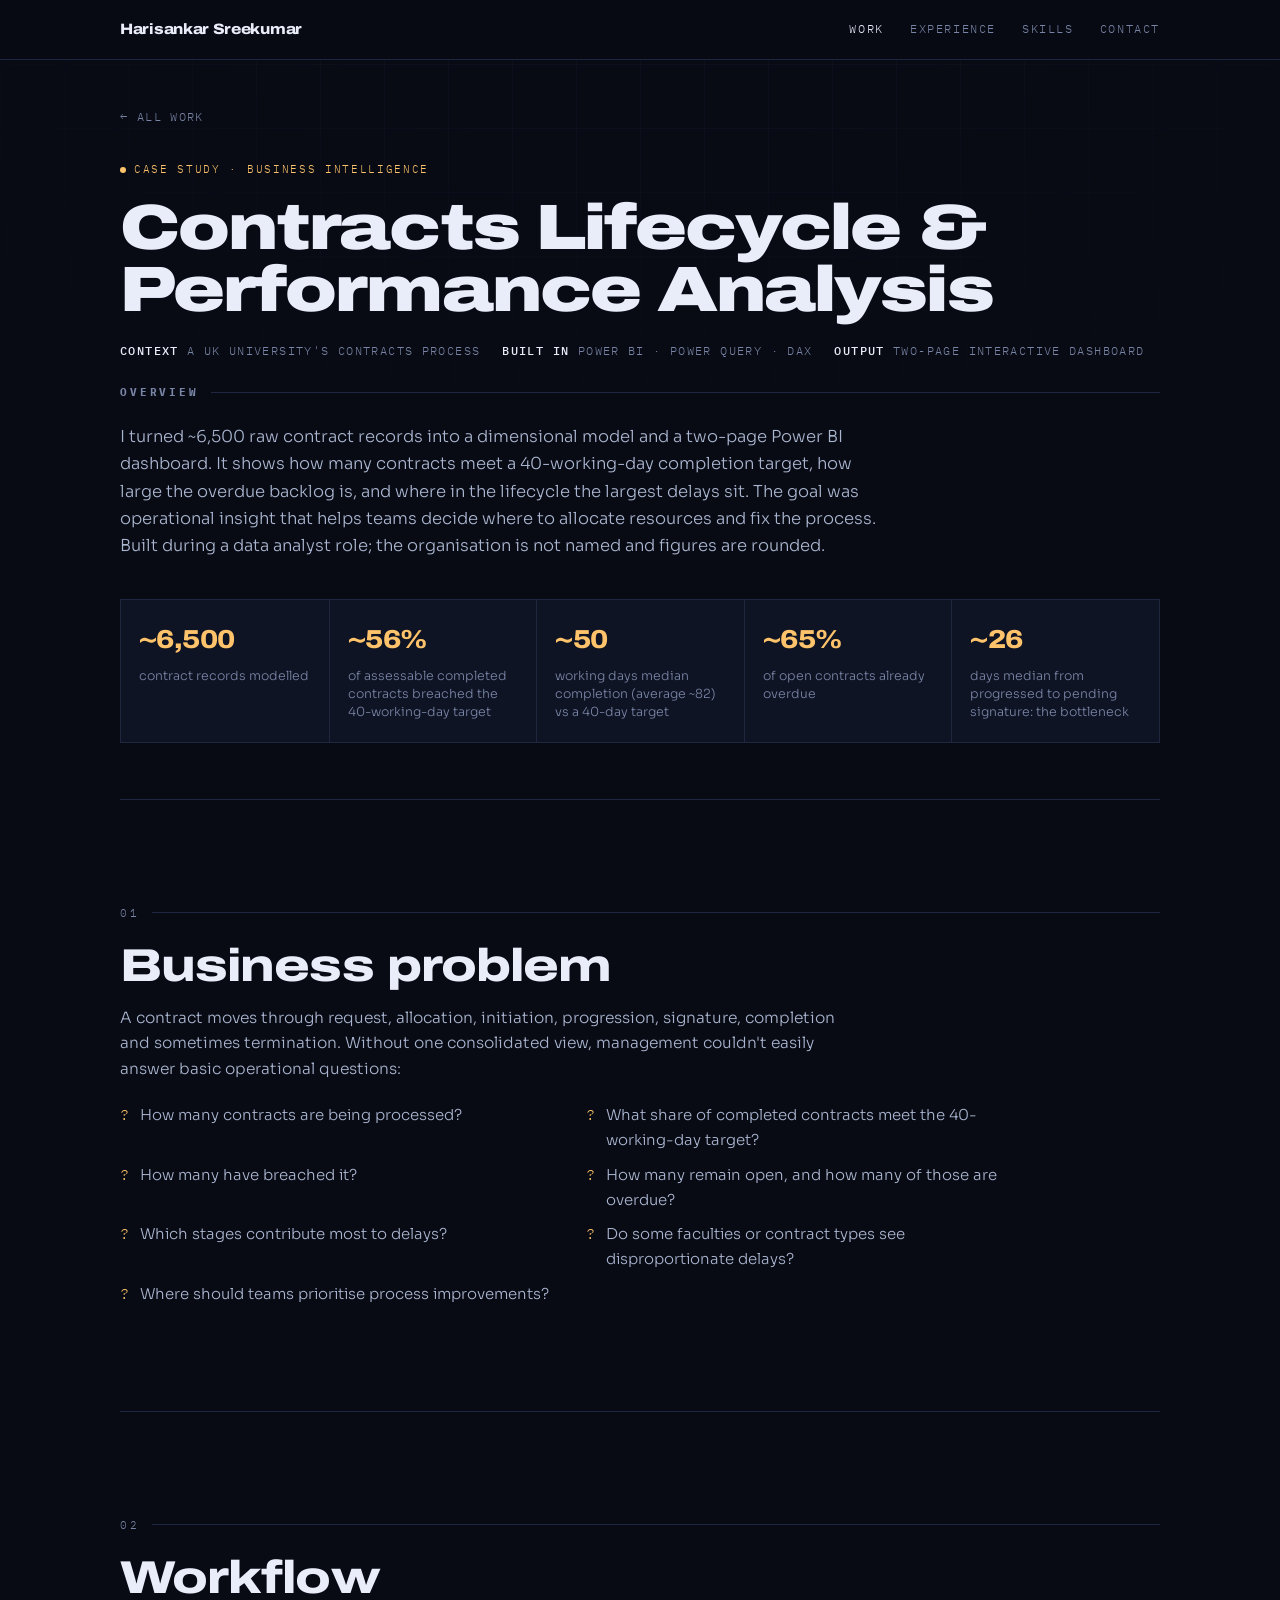
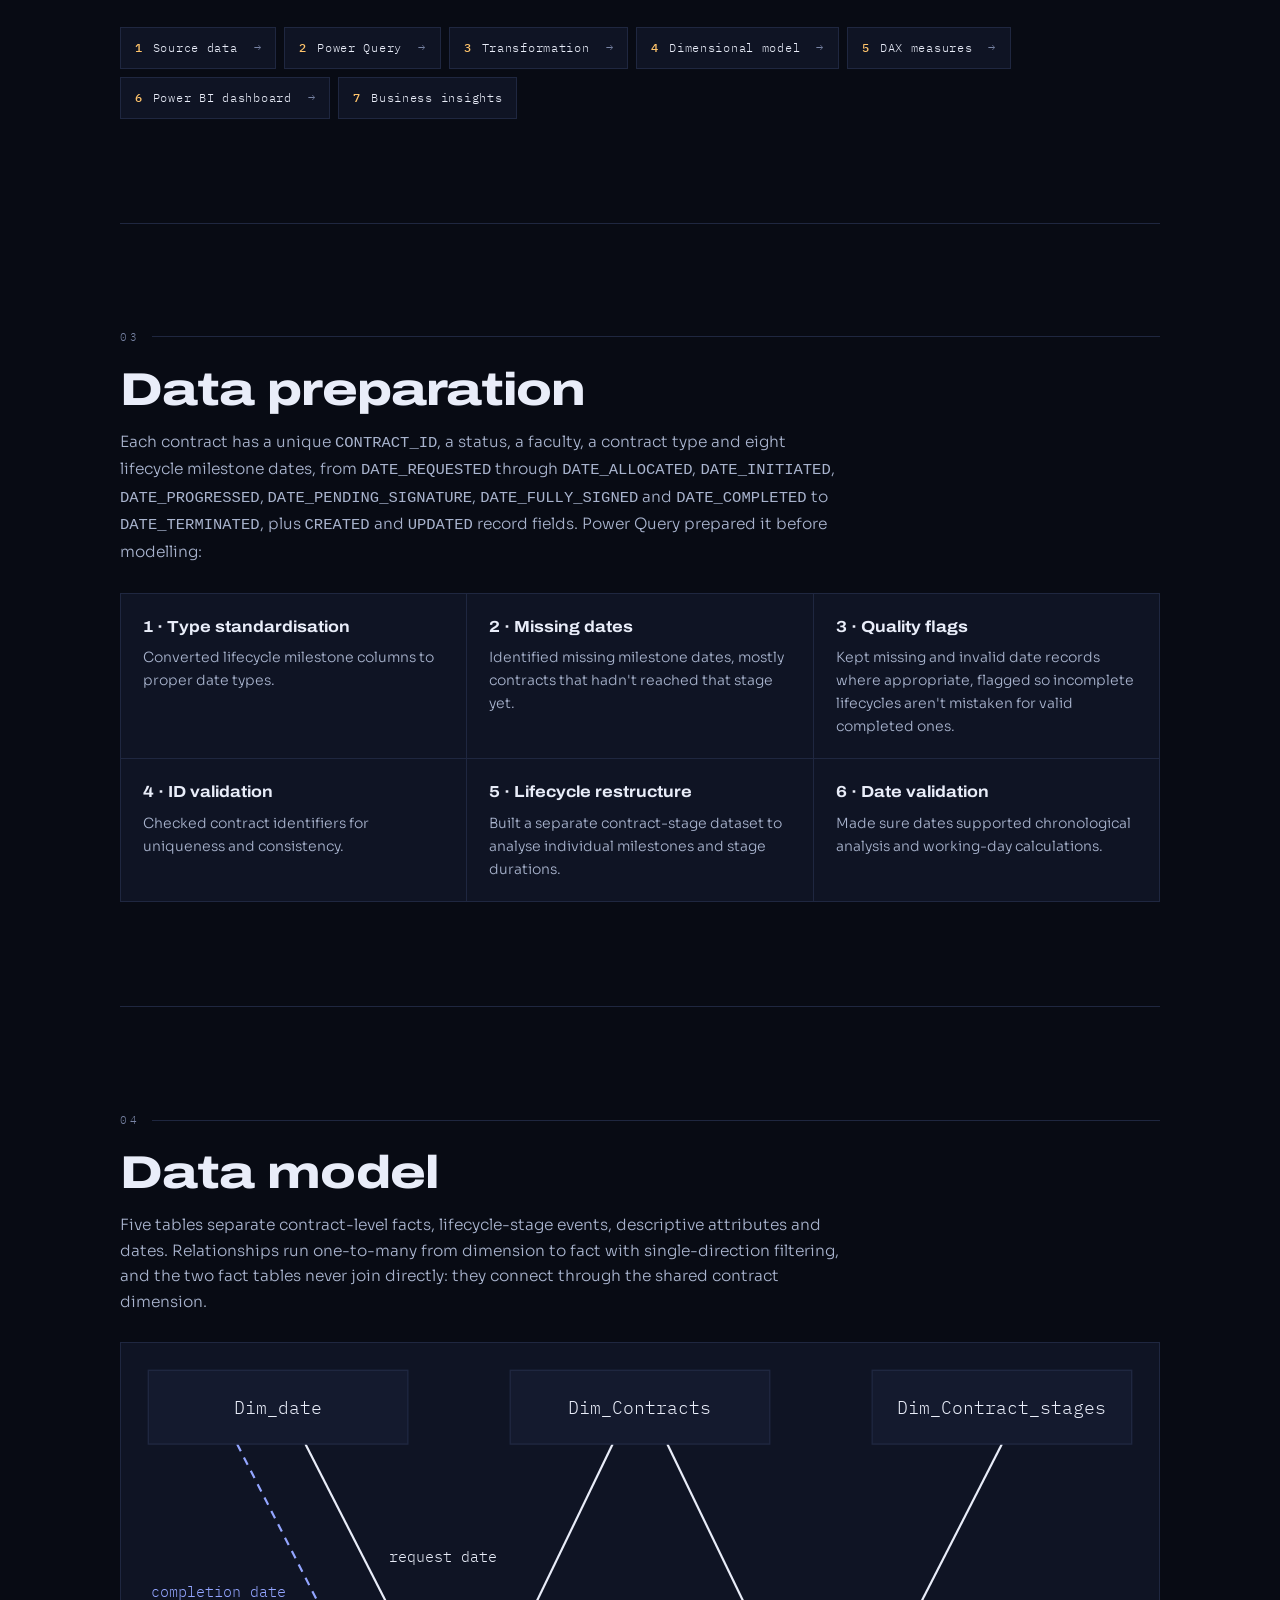
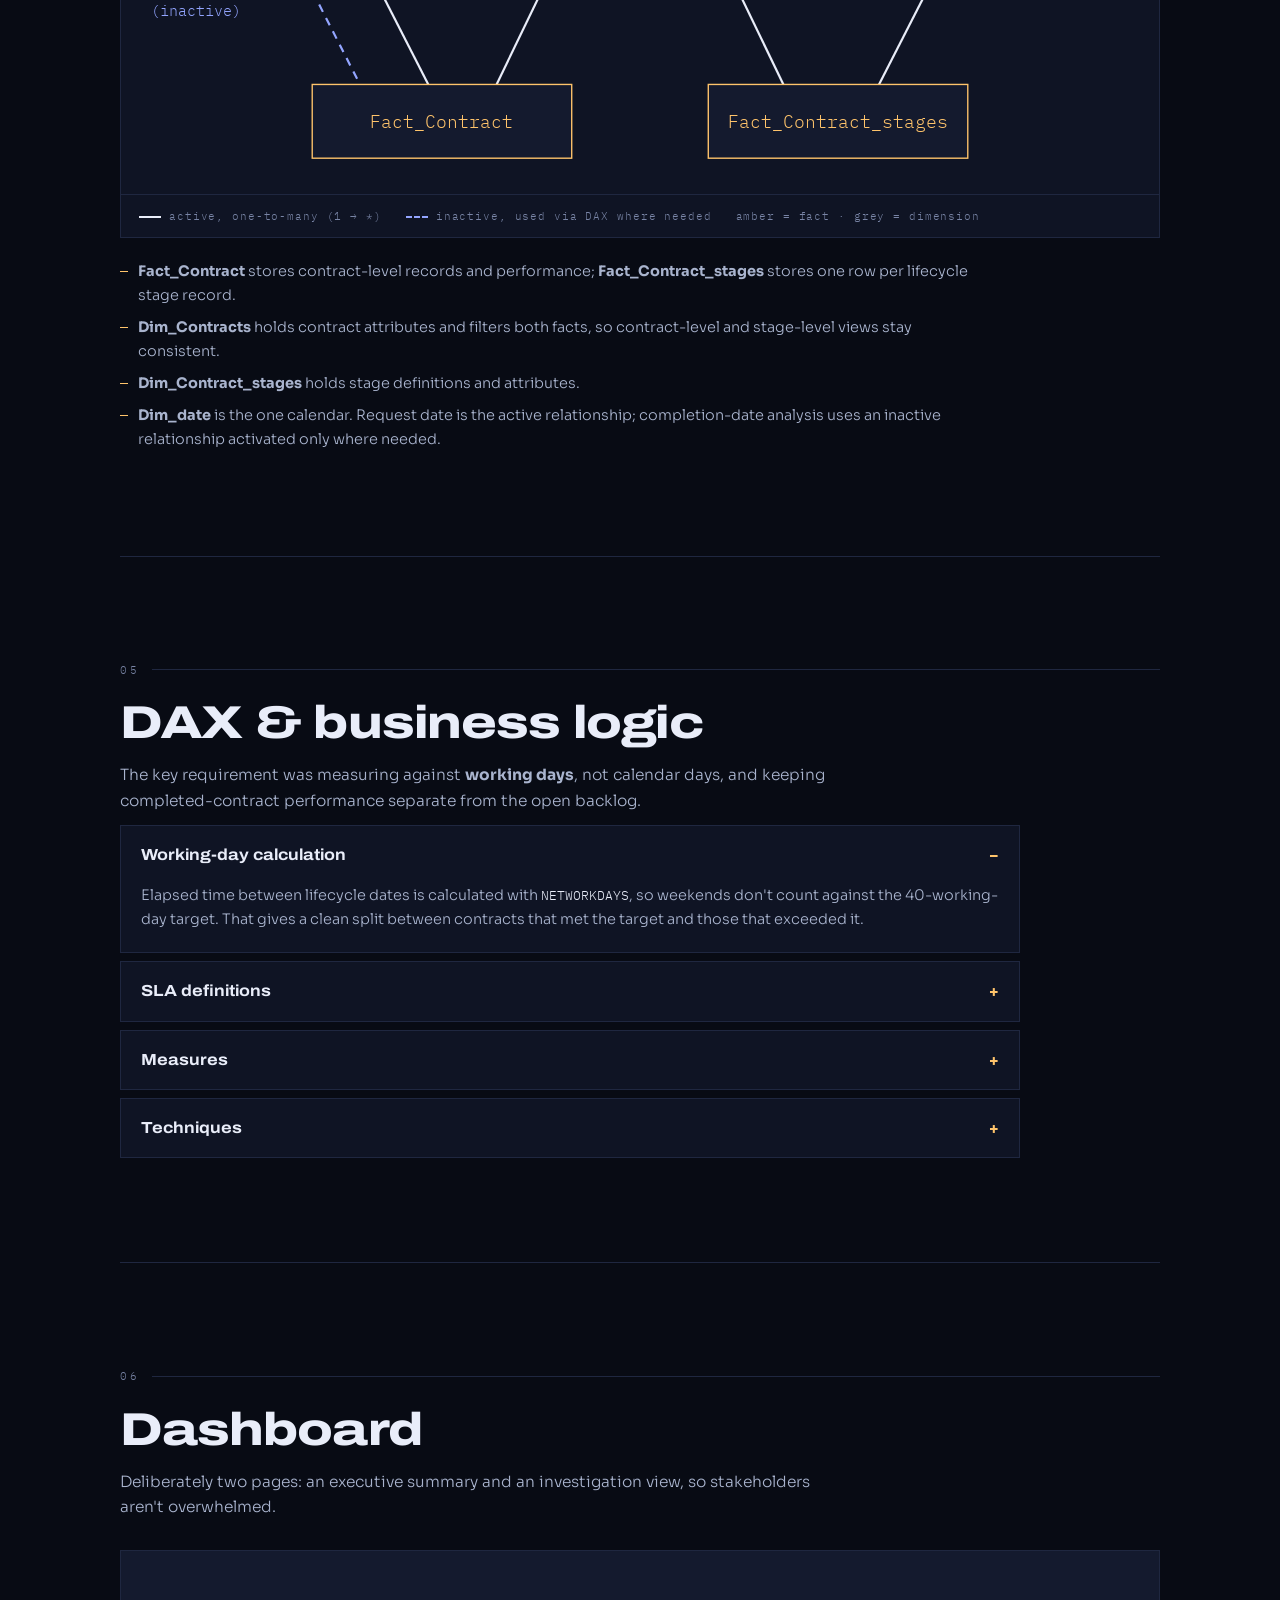
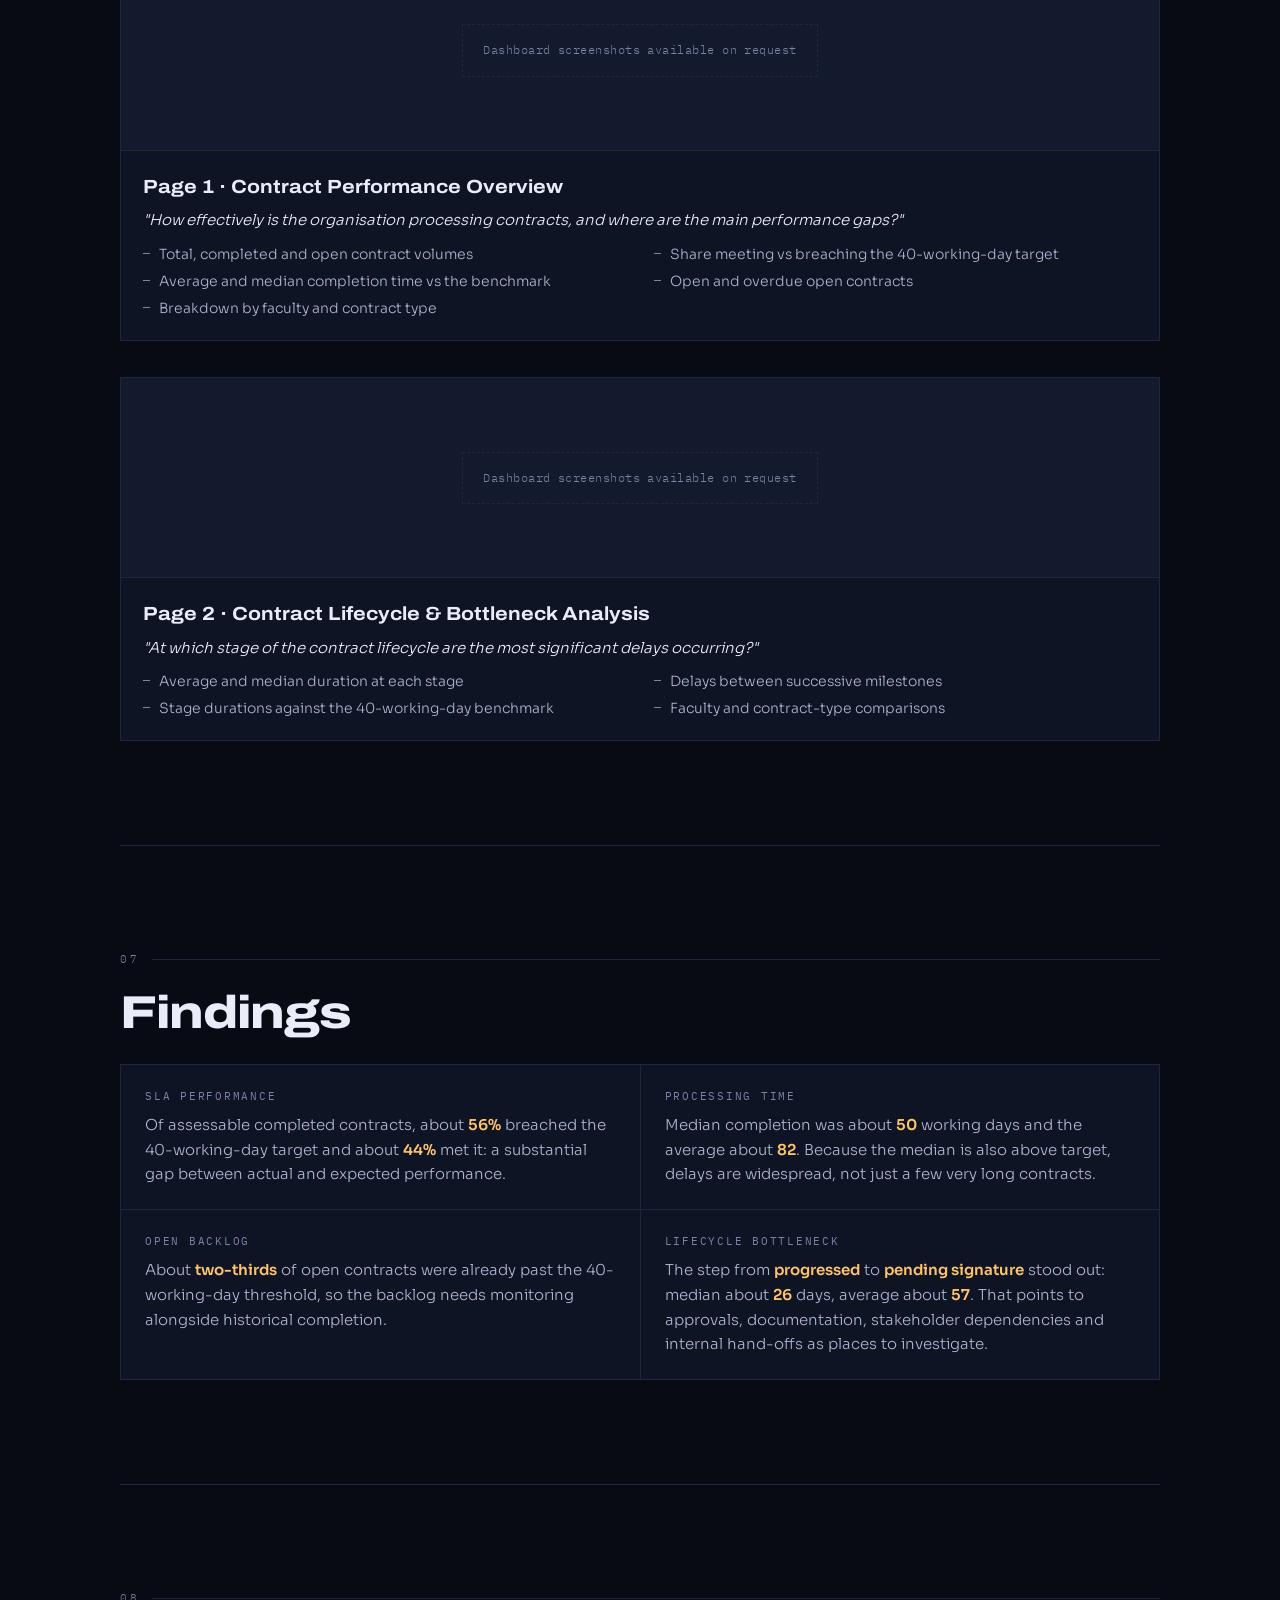
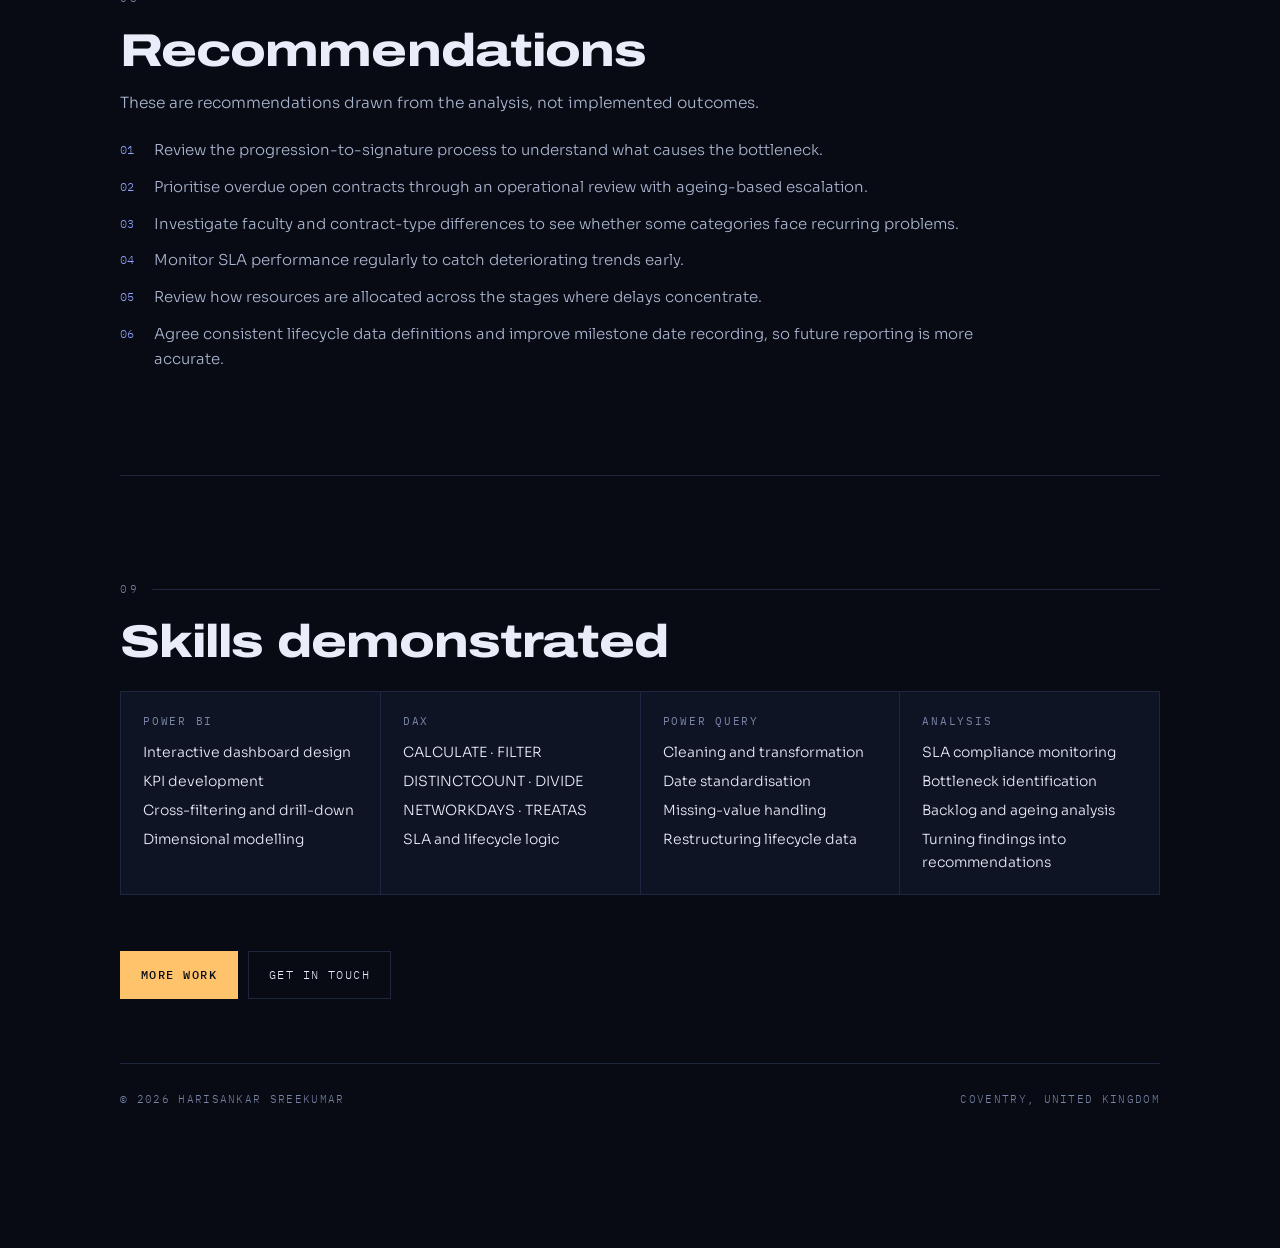
==== commit 40ca9b8a: "Recruiter-safe fallback while dashboard screenshots are pending Co-Authored-By: Claude Opus 5.5 <nor" ====
--- a/projects/contracts-lifecycle-dashboard/index.html
+++ b/projects/contracts-lifecycle-dashboard/index.html
@@ -246,7 +246,7 @@
     <div class="body"><p>Deliberately two pages: an executive summary and an investigation view, so stakeholders aren't overwhelmed.</p></div>
     <div class="shots">
       <figure class="shot" data-src="../../assets/img/contracts/page-1-overview.png">
-        <div class="frame"><img src="../../assets/img/contracts/page-1-overview.png" alt="Page 1 · Contract Performance Overview (identifying details blurred)" onerror="this.closest('.shot').classList.add('pending');this.remove()"><p class="ph">Screenshot pending: page-1-overview.png<br>(blur faculty and staff names, contract IDs and any branding)</p></div>
+        <div class="frame"><img src="../../assets/img/contracts/page-1-overview.png" alt="Page 1 · Contract Performance Overview (identifying details blurred)" onerror="this.closest('.shot').classList.add('pending');this.remove()"><p class="ph">Dashboard screenshots available on request</p></div>
         <figcaption>
           <h3>Page 1 · Contract Performance Overview</h3>
           <p class="q">"How effectively is the organisation processing contracts, and where are the main performance gaps?"</p>
@@ -254,7 +254,7 @@
         </figcaption>
       </figure>
       <figure class="shot" data-src="../../assets/img/contracts/page-2-lifecycle.png">
-        <div class="frame"><img src="../../assets/img/contracts/page-2-lifecycle.png" alt="Page 2 · Contract Lifecycle &amp; Bottleneck Analysis (identifying details blurred)" onerror="this.closest('.shot').classList.add('pending');this.remove()"><p class="ph">Screenshot pending: page-2-lifecycle.png<br>(blur faculty and staff names, contract IDs and any branding)</p></div>
+        <div class="frame"><img src="../../assets/img/contracts/page-2-lifecycle.png" alt="Page 2 · Contract Lifecycle &amp; Bottleneck Analysis (identifying details blurred)" onerror="this.closest('.shot').classList.add('pending');this.remove()"><p class="ph">Dashboard screenshots available on request</p></div>
         <figcaption>
           <h3>Page 2 · Contract Lifecycle &amp; Bottleneck Analysis</h3>
           <p class="q">"At which stage of the contract lifecycle are the most significant delays occurring?"</p>
